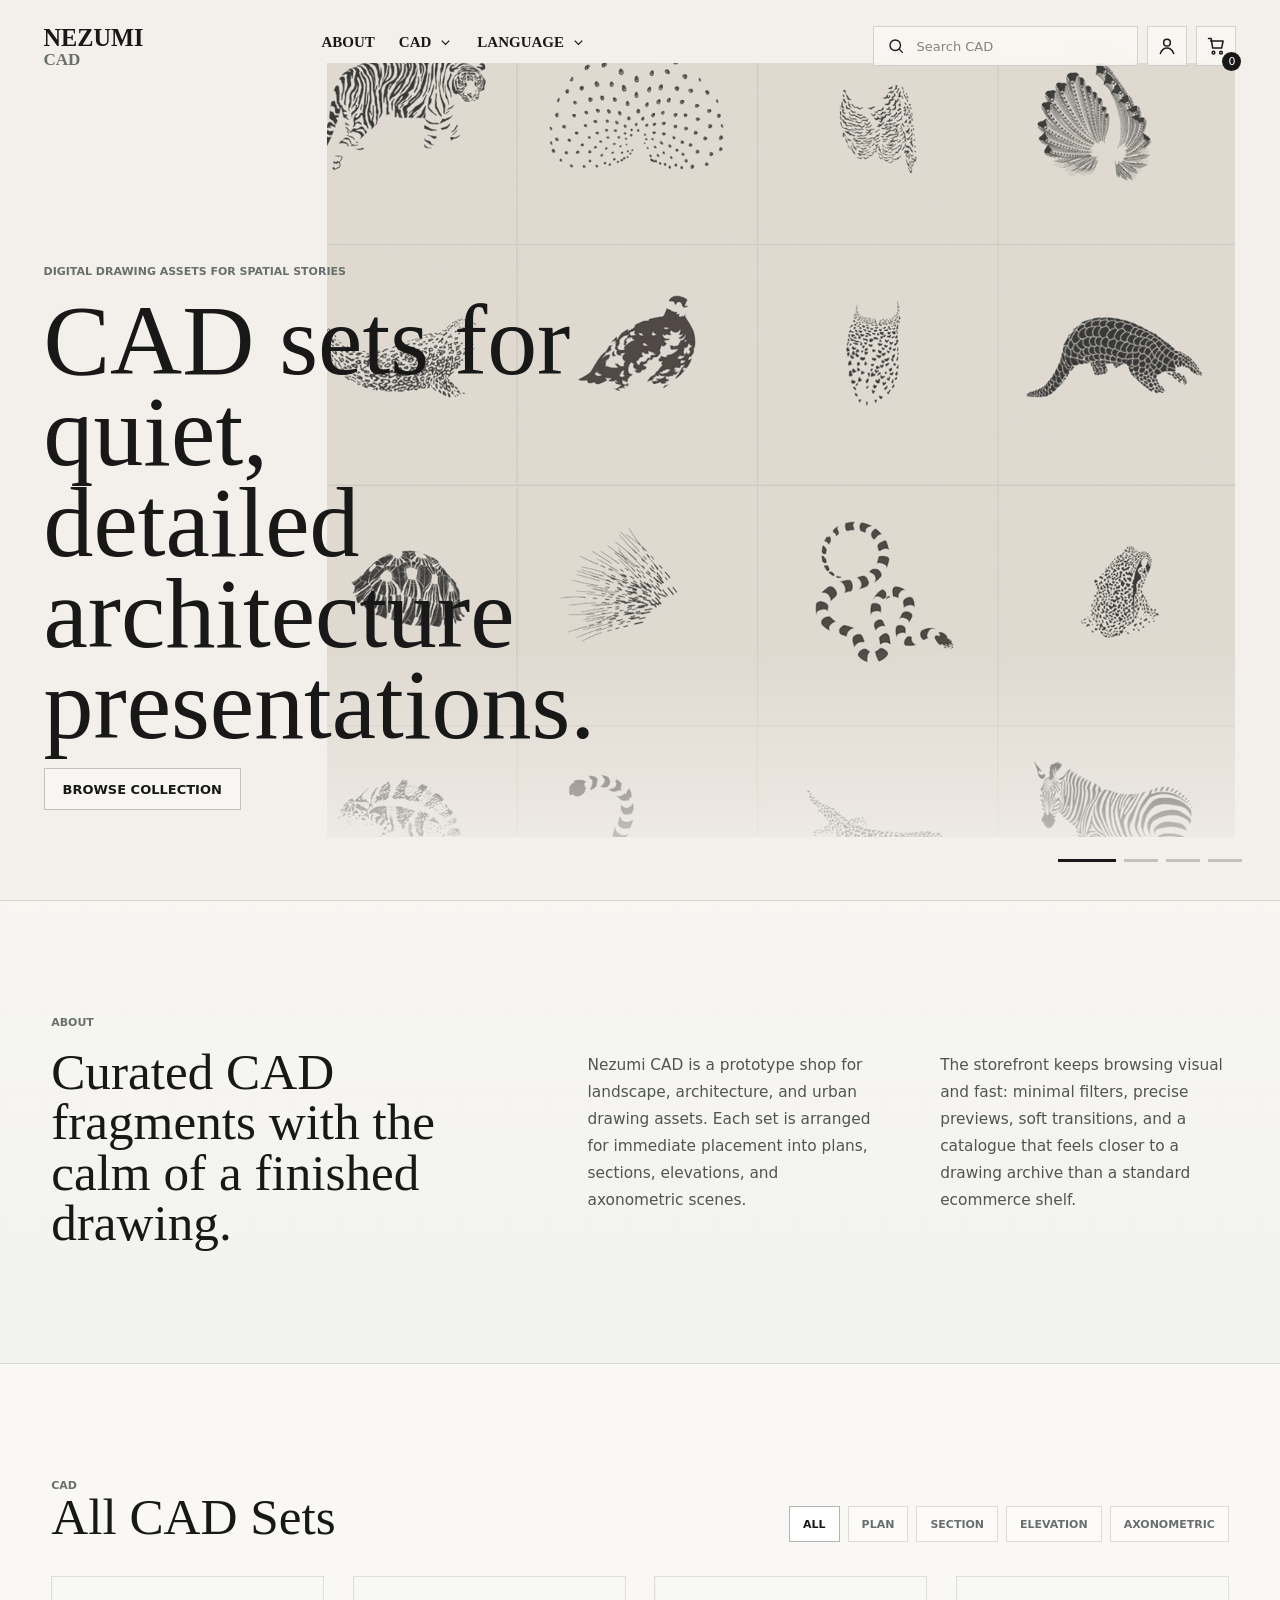
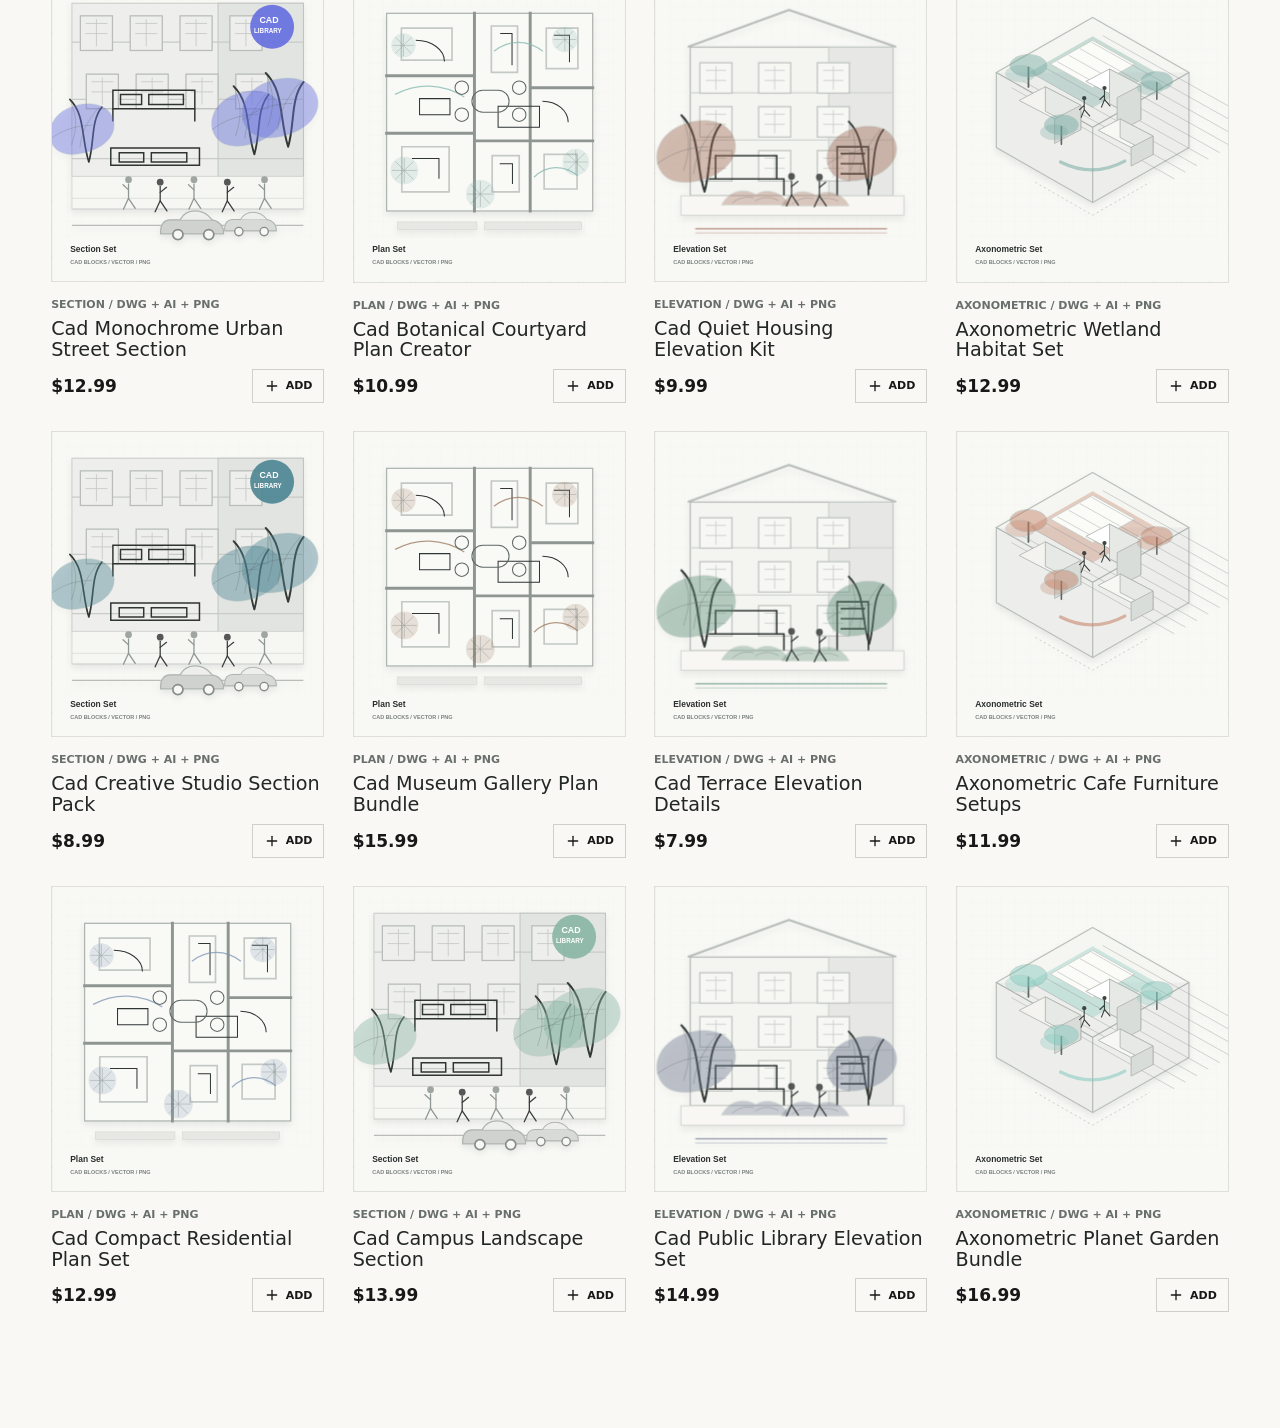
==== index.html @ 680d5a8c "Initial CAD storefront and admin demo" ====
<!doctype html>
<html lang="en">
  <head>
    <meta charset="utf-8" />
    <meta name="viewport" content="width=device-width, initial-scale=1" />
    <title>Nezumi Cad</title>
    <link rel="stylesheet" href="styles.css" />
  </head>
  <body>
    <header class="site-header" aria-label="Primary navigation">
      <a class="brand" href="#home" aria-label="Nezumi CAD home">
        <span>NEZUMI</span>
        <span>CAD</span>
      </a>

      <nav class="main-nav">
        <a href="#about" data-i18n="nav.about">About</a>
        <div class="nav-item">
          <button class="nav-toggle" type="button" aria-expanded="false" aria-controls="cad-menu" data-menu-toggle="cad-menu">
            <span data-i18n="nav.cad">Cad</span>
            <svg viewBox="0 0 24 24" aria-hidden="true">
              <path d="m6 9 6 6 6-6" />
            </svg>
          </button>
          <div class="nav-menu cad-menu" id="cad-menu" aria-label="CAD categories">
            <button type="button" data-category="plan" data-i18n="category.plan">Plan</button>
            <button type="button" data-category="section" data-i18n="category.section">Section</button>
            <button type="button" data-category="elevation" data-i18n="category.elevation">Elevation</button>
            <button type="button" data-category="axonometric" data-i18n="category.axonometric">Axonometric</button>
          </div>
        </div>
        <div class="nav-item">
          <button class="nav-toggle" type="button" aria-expanded="false" aria-controls="language-menu" data-menu-toggle="language-menu">
            <span data-i18n="nav.language">Language</span>
            <svg viewBox="0 0 24 24" aria-hidden="true">
              <path d="m6 9 6 6 6-6" />
            </svg>
          </button>
          <div class="nav-menu language-menu" id="language-menu" aria-label="Language selection">
            <button class="is-current" type="button" data-language="en">English</button>
            <button type="button" data-language="ja">Japanese</button>
          </div>
        </div>
      </nav>

      <div class="header-actions">
        <form class="search" role="search">
          <svg viewBox="0 0 24 24" aria-hidden="true">
            <circle cx="11" cy="11" r="7" />
            <path d="m16.5 16.5 4 4" />
          </svg>
          <input id="search-input" type="search" placeholder="Search CAD" aria-label="Search CAD products" data-i18n-placeholder="search.placeholder" />
        </form>
        <button class="icon-button" type="button" title="My page" aria-label="My page">
          <svg viewBox="0 0 24 24" aria-hidden="true">
            <circle cx="12" cy="8" r="4" />
            <path d="M4 21c1.8-4.4 5-6.5 8-6.5s6.2 2.1 8 6.5" />
          </svg>
        </button>
        <button class="icon-button cart-button" type="button" title="Cart" aria-label="Cart">
          <svg viewBox="0 0 24 24" aria-hidden="true">
            <path d="M5.5 6h15l-1.7 8.5H8L6.2 3H3" />
            <circle cx="9" cy="20" r="1.6" />
            <circle cx="18" cy="20" r="1.6" />
          </svg>
          <span id="cart-count">0</span>
        </button>
      </div>
    </header>

    <main id="home">
      <section class="hero" aria-label="Featured CAD drawings">
        <div class="hero-copy">
          <p class="eyebrow" data-i18n="hero.eyebrow">Digital drawing assets for spatial stories</p>
          <h1 data-i18n="hero.title">CAD sets for quiet, detailed architecture presentations.</h1>
          <a class="hero-link" href="#products" data-i18n="hero.cta">Browse collection</a>
        </div>

        <div class="hero-stage" aria-hidden="true">
          <img class="hero-slide is-active" src="assets/hero/hero-plan.png" alt="" />
          <img class="hero-slide" src="assets/hero/hero-lagoon.png" alt="" />
          <img class="hero-slide" src="assets/hero/hero-aviary.png" alt="" />
          <img class="hero-slide" src="assets/hero/hero-habitat.png" alt="" />
        </div>

        <div class="slide-index" aria-label="Hero slide progress">
          <button class="is-active" type="button" data-slide="0" aria-label="Show slide 1"></button>
          <button type="button" data-slide="1" aria-label="Show slide 2"></button>
          <button type="button" data-slide="2" aria-label="Show slide 3"></button>
          <button type="button" data-slide="3" aria-label="Show slide 4"></button>
        </div>
      </section>

      <section class="about reveal" id="about">
        <div class="section-kicker" data-i18n="about.kicker">About</div>
        <div class="about-grid">
          <h2 data-i18n="about.title">Curated CAD fragments with the calm of a finished drawing.</h2>
          <p>
            <span data-i18n="about.body1">Nezumi CAD is a prototype shop for landscape, architecture, and urban drawing assets. Each set is arranged for immediate placement into plans, sections, elevations, and axonometric scenes.</span>
          </p>
          <p>
            <span data-i18n="about.body2">The storefront keeps browsing visual and fast: minimal filters, precise previews, soft transitions, and a catalogue that feels closer to a drawing archive than a standard ecommerce shelf.</span>
          </p>
        </div>
      </section>

      <section class="collection reveal" id="products">
        <div class="collection-head">
          <div>
            <div class="section-kicker">CAD</div>
            <h2 id="collection-title">All CAD Sets</h2>
          </div>
          <div class="collection-tools" aria-label="Product filters">
            <button class="filter-button is-active" type="button" data-category="all" data-i18n="category.all">All</button>
            <button class="filter-button" type="button" data-category="plan" data-i18n="category.plan">Plan</button>
            <button class="filter-button" type="button" data-category="section" data-i18n="category.section">Section</button>
            <button class="filter-button" type="button" data-category="elevation" data-i18n="category.elevation">Elevation</button>
            <button class="filter-button" type="button" data-category="axonometric" data-i18n="category.axonometric">Axonometric</button>
          </div>
        </div>

        <div class="product-grid" id="product-grid" aria-live="polite"></div>
      </section>
    </main>

    <script src="app.js"></script>
  </body>
</html>
---- styles.css ----
:root {
  --paper: #f3f0eb;
  --paper-soft: #faf8f4;
  --ink: #171817;
  --muted: #686f6c;
  --line: rgba(23, 24, 23, 0.14);
  --mint: #b8d7cf;
  --sea: #83b8b0;
  --clay: #a06a55;
  --blue: #6475e8;
  --white: #ffffff;
  --shadow: 0 18px 55px rgba(28, 34, 31, 0.11);
  --header-height: 92px;
}

* {
  box-sizing: border-box;
}

html {
  scroll-behavior: smooth;
}

body {
  margin: 0;
  min-width: 320px;
  color: var(--ink);
  background:
    linear-gradient(rgba(23, 24, 23, 0.035) 1px, transparent 1px),
    linear-gradient(90deg, rgba(23, 24, 23, 0.025) 1px, transparent 1px),
    var(--paper);
  background-size: 42px 42px;
  font-family:
    Inter, ui-sans-serif, system-ui, -apple-system, BlinkMacSystemFont, "Segoe UI",
    sans-serif;
  overflow-x: hidden;
}

button,
input {
  font: inherit;
}

button {
  cursor: pointer;
}

a {
  color: inherit;
  text-decoration: none;
}

svg {
  display: block;
}

.site-header {
  position: fixed;
  z-index: 20;
  top: 0;
  left: 0;
  right: 0;
  display: grid;
  grid-template-columns: minmax(150px, 250px) minmax(130px, 1fr) auto;
  align-items: start;
  gap: 28px;
  min-height: var(--header-height);
  padding: 26px clamp(18px, 3.4vw, 58px);
  isolation: isolate;
  pointer-events: none;
}

.site-header::before {
  content: "";
  position: absolute;
  z-index: -1;
  inset: 0;
  border-bottom: 1px solid rgba(23, 24, 23, 0.1);
  background: rgba(243, 240, 235, 0.9);
  opacity: 0;
  backdrop-filter: blur(18px);
  transition: opacity 260ms ease;
}

.site-header.is-scrolled::before {
  opacity: 1;
}

.site-header > * {
  pointer-events: auto;
}

.brand {
  display: grid;
  gap: 3px;
  width: max-content;
  max-width: 100%;
  font-family: Georgia, "Times New Roman", serif;
  font-size: clamp(17px, 1.9vw, 31px);
  font-weight: 700;
  letter-spacing: 0;
  line-height: 0.96;
  text-transform: uppercase;
}

.brand span:last-child {
  font-size: 0.7em;
  color: var(--muted);
}

.main-nav {
  position: relative;
  display: flex;
  flex-wrap: wrap;
  align-items: flex-start;
  gap: 10px 24px;
  padding-top: 4px;
  font-family: Georgia, "Times New Roman", serif;
  font-size: 15px;
  font-weight: 700;
  text-transform: uppercase;
}

.main-nav a,
.nav-toggle,
.nav-menu button,
.filter-button {
  color: var(--ink);
  background: transparent;
  border: 0;
  letter-spacing: 0;
  text-transform: uppercase;
}

.main-nav a,
.nav-toggle {
  padding: 4px 0;
}

.nav-toggle {
  display: inline-flex;
  align-items: center;
  gap: 7px;
}

.nav-toggle svg {
  width: 15px;
  height: 15px;
  fill: none;
  stroke: currentColor;
  stroke-width: 2;
  transition: transform 280ms ease;
}

.nav-toggle[aria-expanded="true"] svg {
  transform: rotate(180deg);
}

.nav-item {
  position: relative;
  display: grid;
}

.nav-menu {
  position: absolute;
  z-index: 3;
  top: 32px;
  left: 0;
  display: grid;
  min-width: 180px;
  padding: 12px 14px;
  border: 1px solid rgba(23, 24, 23, 0.13);
  background: rgba(250, 248, 244, 0.9);
  box-shadow: 0 16px 38px rgba(28, 34, 31, 0.09);
  opacity: 0;
  visibility: hidden;
  transform: translateY(-8px);
  backdrop-filter: blur(16px);
  transition:
    opacity 280ms ease,
    transform 280ms ease,
    visibility 280ms ease;
}

.language-menu {
  min-width: 150px;
}

.nav-menu.is-open {
  opacity: 1;
  visibility: visible;
  transform: translateY(0);
}

.nav-menu button {
  width: max-content;
  padding: 7px 0;
  font-family: inherit;
  font-size: 13px;
  font-weight: 700;
  color: var(--muted);
}

.nav-menu button.is-current {
  color: var(--ink);
}

.main-nav a:hover,
.nav-toggle:hover,
.nav-menu button:hover {
  color: var(--clay);
}

.header-actions {
  display: flex;
  align-items: center;
  justify-content: flex-end;
  gap: 9px;
}

.search {
  display: grid;
  grid-template-columns: 18px minmax(120px, 210px);
  align-items: center;
  gap: 9px;
  height: 40px;
  padding: 0 13px;
  border: 1px solid rgba(23, 24, 23, 0.16);
  background: rgba(250, 248, 244, 0.78);
  backdrop-filter: blur(16px);
}

.search svg,
.icon-button svg {
  fill: none;
  stroke: currentColor;
  stroke-linecap: round;
  stroke-linejoin: round;
  stroke-width: 1.8;
}

.search svg {
  width: 18px;
  height: 18px;
}

.search input {
  width: 100%;
  min-width: 0;
  border: 0;
  outline: 0;
  background: transparent;
  color: var(--ink);
  font-size: 13px;
}

.search input::placeholder {
  color: rgba(23, 24, 23, 0.52);
}

.icon-button {
  position: relative;
  display: grid;
  place-items: center;
  width: 40px;
  height: 40px;
  border: 1px solid rgba(23, 24, 23, 0.16);
  color: var(--ink);
  background: rgba(250, 248, 244, 0.78);
  backdrop-filter: blur(16px);
  transition:
    transform 220ms ease,
    background-color 220ms ease,
    border-color 220ms ease;
}

.icon-button:hover {
  transform: translateY(-2px);
  border-color: rgba(23, 24, 23, 0.34);
  background: rgba(255, 255, 255, 0.95);
}

.icon-button svg {
  width: 20px;
  height: 20px;
}

.cart-button span {
  position: absolute;
  right: -6px;
  bottom: -6px;
  display: grid;
  place-items: center;
  min-width: 19px;
  height: 19px;
  padding: 0 5px;
  border-radius: 99px;
  color: var(--white);
  background: var(--ink);
  font-size: 11px;
}

.hero {
  position: relative;
  display: grid;
  min-height: 100vh;
  overflow: hidden;
  background: var(--paper);
}

.hero::after {
  content: "";
  position: absolute;
  inset: auto 0 0 0;
  height: 28vh;
  background: linear-gradient(transparent, rgba(243, 240, 235, 0.95));
  pointer-events: none;
}

.hero-copy {
  position: absolute;
  z-index: 3;
  left: clamp(18px, 3.4vw, 58px);
  bottom: clamp(36px, 7vw, 108px);
  display: grid;
  gap: 18px;
  width: min(540px, calc(100vw - 36px));
}

.eyebrow,
.section-kicker,
.product-meta,
.product-category {
  margin: 0;
  color: var(--muted);
  font-size: 11px;
  font-weight: 750;
  letter-spacing: 0;
  text-transform: uppercase;
}

.hero-copy h1 {
  margin: 0;
  max-width: 11.5ch;
  font-family: Georgia, "Times New Roman", serif;
  font-size: clamp(44px, 7.8vw, 112px);
  font-weight: 400;
  line-height: 0.91;
  letter-spacing: 0;
}

.hero-link {
  display: inline-flex;
  align-items: center;
  justify-content: center;
  width: max-content;
  min-height: 42px;
  padding: 0 18px;
  border: 1px solid rgba(23, 24, 23, 0.23);
  background: rgba(250, 248, 244, 0.72);
  color: var(--ink);
  font-size: 13px;
  font-weight: 700;
  text-transform: uppercase;
  backdrop-filter: blur(12px);
}

.hero-stage {
  position: absolute;
  inset: 0;
  display: grid;
  place-items: center end;
  padding: clamp(76px, 7vw, 118px) clamp(24px, 6vw, 96px) 70px clamp(160px, 19vw, 310px);
}

.hero-slide {
  position: absolute;
  width: min(78vw, 1320px);
  max-width: calc(100vw - clamp(26px, 8vw, 140px));
  max-height: 86vh;
  object-fit: contain;
  opacity: 0;
  filter: saturate(0.74) contrast(0.96) brightness(1.05);
  mix-blend-mode: multiply;
  transition:
    opacity 1350ms ease-in-out,
    filter 1350ms ease-in-out;
}

.hero-slide.is-active {
  opacity: 0.78;
  filter: saturate(0.86) contrast(0.98) brightness(1.03);
}

.slide-index {
  position: absolute;
  z-index: 5;
  right: clamp(18px, 3vw, 54px);
  bottom: clamp(18px, 3vw, 48px);
  display: flex;
  gap: 8px;
}

.slide-index button {
  width: 34px;
  height: 3px;
  padding: 0;
  border: 0;
  background: rgba(23, 24, 23, 0.22);
  transition:
    width 260ms ease,
    background-color 260ms ease;
}

.slide-index button.is-active {
  width: 58px;
  background: var(--ink);
}

.about,
.collection {
  padding: clamp(72px, 9vw, 128px) clamp(18px, 4vw, 70px);
}

.about {
  background: linear-gradient(180deg, rgba(250, 248, 244, 0.72), rgba(241, 243, 239, 0.9));
  border-top: 1px solid var(--line);
  border-bottom: 1px solid var(--line);
}

.about-grid {
  display: grid;
  grid-template-columns: minmax(280px, 0.9fr) minmax(240px, 0.55fr) minmax(240px, 0.55fr);
  gap: clamp(28px, 5vw, 76px);
  align-items: start;
  margin-top: 18px;
}

.about h2,
.collection h2 {
  margin: 0;
  font-family: Georgia, "Times New Roman", serif;
  font-size: clamp(34px, 4vw, 68px);
  font-weight: 400;
  line-height: 0.98;
  letter-spacing: 0;
}

.about p {
  margin: 5px 0 0;
  max-width: 44rem;
  color: #4f5552;
  font-size: clamp(15px, 1.2vw, 18px);
  line-height: 1.75;
}

.collection {
  background: var(--paper-soft);
}

.collection-head {
  display: grid;
  grid-template-columns: minmax(240px, 1fr) auto;
  align-items: end;
  gap: 24px;
  margin-bottom: 34px;
}

.collection-tools {
  display: flex;
  flex-wrap: wrap;
  justify-content: flex-end;
  gap: 8px;
}

.filter-button {
  min-height: 36px;
  padding: 0 13px;
  border: 1px solid var(--line);
  background: rgba(255, 255, 255, 0.5);
  color: var(--muted);
  font-size: 11px;
  font-weight: 800;
  transition:
    color 220ms ease,
    background-color 220ms ease,
    border-color 220ms ease;
}

.filter-button:hover,
.filter-button.is-active {
  color: var(--ink);
  border-color: rgba(23, 24, 23, 0.32);
  background: var(--white);
}

.product-grid {
  display: grid;
  grid-template-columns: repeat(4, minmax(0, 1fr));
  gap: clamp(18px, 2.2vw, 34px);
}

.product-card {
  position: relative;
  display: grid;
  gap: 16px;
  min-width: 0;
  opacity: 0;
  transform: translateY(26px);
  transition:
    opacity 620ms ease,
    transform 620ms cubic-bezier(0.22, 1, 0.36, 1);
}

.product-card.is-visible {
  opacity: 1;
  transform: translateY(0);
}

.preview {
  position: relative;
  aspect-ratio: 1 / 1.12;
  overflow: hidden;
  border: 1px solid rgba(23, 24, 23, 0.1);
  background:
    linear-gradient(rgba(23, 24, 23, 0.045) 1px, transparent 1px),
    linear-gradient(90deg, rgba(23, 24, 23, 0.035) 1px, transparent 1px),
    #f6f6f3;
  background-size: 28px 28px;
  box-shadow: 0 1px 0 rgba(255, 255, 255, 0.7) inset;
}

.preview svg {
  position: absolute;
  inset: 0;
  width: 100%;
  height: 100%;
  transition:
    opacity 520ms ease,
    transform 900ms cubic-bezier(0.18, 0.75, 0.18, 1),
    filter 520ms ease;
}

.preview .alt {
  opacity: 0;
  transform: scale(1.025);
  filter: saturate(0.92);
}

.product-card:hover .preview .main {
  opacity: 0;
  transform: scale(1.018);
}

.product-card:hover .preview .alt {
  opacity: 1;
  transform: scale(1);
  filter: saturate(1);
}

.quick-view {
  position: absolute;
  left: 12px;
  bottom: 12px;
  display: inline-flex;
  align-items: center;
  gap: 7px;
  min-height: 34px;
  padding: 0 11px;
  border: 1px solid rgba(23, 24, 23, 0.2);
  color: var(--ink);
  background: rgba(255, 255, 255, 0.82);
  font-size: 11px;
  font-weight: 800;
  text-transform: uppercase;
  opacity: 0;
  transform: translateY(8px);
  transition:
    opacity 240ms ease,
    transform 240ms ease;
  backdrop-filter: blur(10px);
}

.quick-view svg {
  width: 14px;
  height: 14px;
  fill: none;
  stroke: currentColor;
  stroke-linecap: round;
  stroke-linejoin: round;
  stroke-width: 2;
}

.product-card:hover .quick-view {
  opacity: 1;
  transform: translateY(0);
}

.product-info {
  display: grid;
  gap: 8px;
  min-width: 0;
}

.product-title {
  margin: 0;
  color: #222725;
  font-size: clamp(18px, 1.5vw, 25px);
  font-weight: 520;
  line-height: 1.08;
  letter-spacing: 0;
}

.product-row {
  display: flex;
  align-items: center;
  justify-content: space-between;
  gap: 12px;
  min-width: 0;
}

.price {
  color: var(--ink);
  font-size: 17px;
  font-weight: 760;
}

.add-button {
  display: inline-grid;
  grid-template-columns: 16px auto;
  align-items: center;
  gap: 6px;
  min-height: 34px;
  padding: 0 11px;
  border: 1px solid rgba(23, 24, 23, 0.18);
  color: var(--ink);
  background: transparent;
  font-size: 11px;
  font-weight: 800;
  text-transform: uppercase;
  transition:
    background-color 220ms ease,
    border-color 220ms ease;
}

.add-button:hover {
  border-color: rgba(23, 24, 23, 0.32);
  background: var(--white);
}

.add-button svg {
  width: 16px;
  height: 16px;
  fill: none;
  stroke: currentColor;
  stroke-linecap: round;
  stroke-linejoin: round;
  stroke-width: 2;
}

.no-results {
  grid-column: 1 / -1;
  padding: 80px 0;
  color: var(--muted);
  font-size: 18px;
  text-align: center;
}

.reveal {
  opacity: 0;
  transform: translateY(38px);
  transition:
    opacity 820ms ease,
    transform 820ms cubic-bezier(0.22, 1, 0.36, 1);
}

.reveal.is-visible {
  opacity: 1;
  transform: translateY(0);
}

@media (max-width: 1180px) {
  .site-header {
    grid-template-columns: minmax(130px, 210px) 1fr;
  }

  .nav-item {
    position: static;
  }

  .nav-menu {
    position: static;
    width: min(100%, 260px);
    max-height: 0;
    margin-top: 0;
    padding: 0 12px;
    overflow: hidden;
    border-color: transparent;
    box-shadow: none;
    transform: translateY(-4px);
  }

  .nav-menu.is-open {
    max-height: 180px;
    margin-top: 2px;
    padding: 8px 12px;
    border-color: rgba(23, 24, 23, 0.13);
    transform: translateY(0);
  }

  .header-actions {
    grid-column: 1 / -1;
    justify-content: flex-start;
  }

  .hero-stage {
    padding-left: clamp(80px, 14vw, 200px);
  }

  .hero-slide {
    width: min(86vw, 1120px);
  }

  .product-grid {
    grid-template-columns: repeat(3, minmax(0, 1fr));
  }
}

@media (max-width: 820px) {
  :root {
    --header-height: 138px;
  }

  .site-header {
    align-items: start;
    gap: 13px 20px;
    padding: 18px;
  }

  .main-nav {
    justify-content: flex-end;
    font-size: 13px;
  }

  .header-actions {
    width: 100%;
  }

  .search {
    flex: 1;
    grid-template-columns: 18px minmax(0, 1fr);
  }

  .hero-copy {
    bottom: 36px;
  }

  .hero-copy h1 {
    max-width: 10.5ch;
    font-size: clamp(40px, 13vw, 68px);
  }

  .hero-stage {
    place-items: center;
    padding: 120px 14px 170px;
  }

  .hero-slide {
    width: 105vw;
    max-width: none;
    max-height: 70vh;
  }

  .slide-index {
    bottom: 20px;
  }

  .about-grid,
  .collection-head {
    grid-template-columns: 1fr;
  }

  .collection-tools {
    justify-content: flex-start;
  }

  .product-grid {
    grid-template-columns: repeat(2, minmax(0, 1fr));
  }
}

@media (max-width: 560px) {
  .site-header {
    grid-template-columns: 1fr;
    background: linear-gradient(rgba(243, 240, 235, 0.9), rgba(243, 240, 235, 0.18));
  }

  .brand {
    font-size: 22px;
  }

  .main-nav {
    justify-content: flex-start;
    gap: 9px 18px;
  }

  .icon-button {
    width: 38px;
    height: 38px;
  }

  .product-grid {
    grid-template-columns: 1fr;
  }

  .product-title {
    font-size: 22px;
  }
}
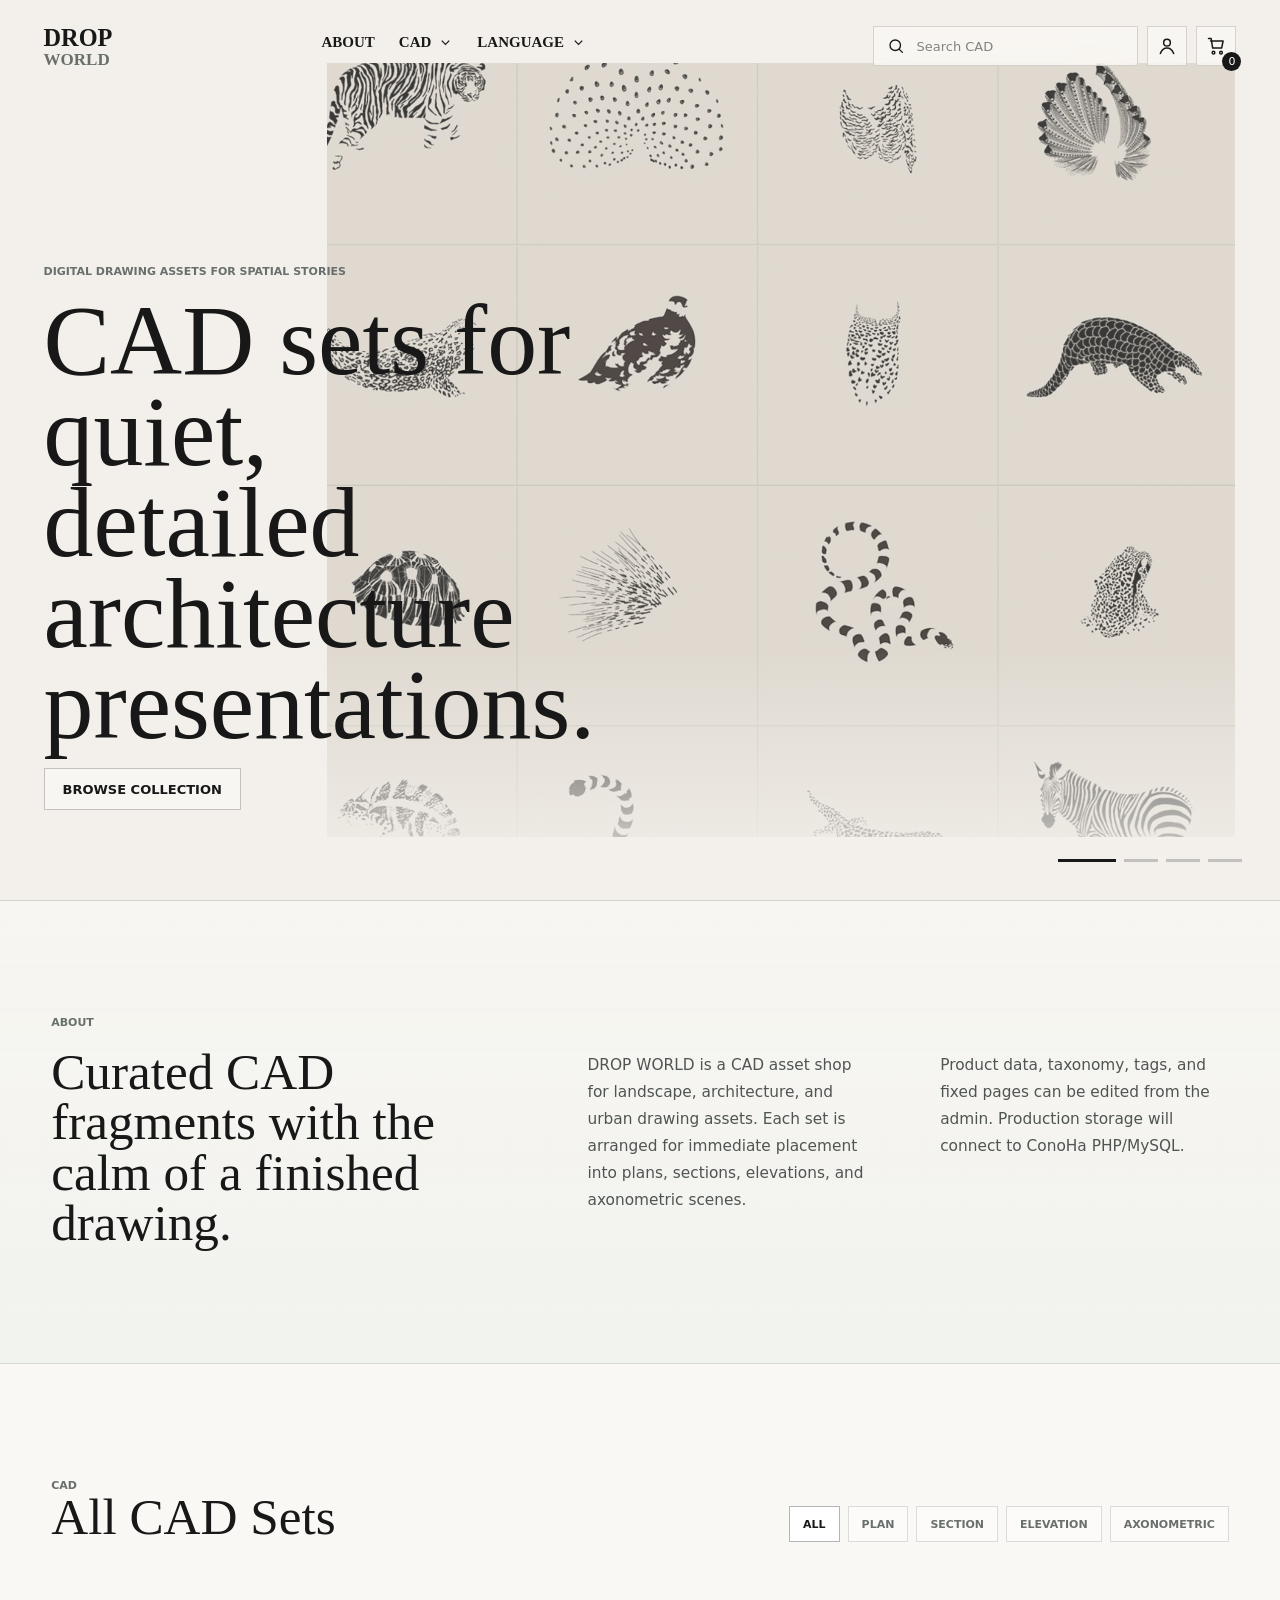
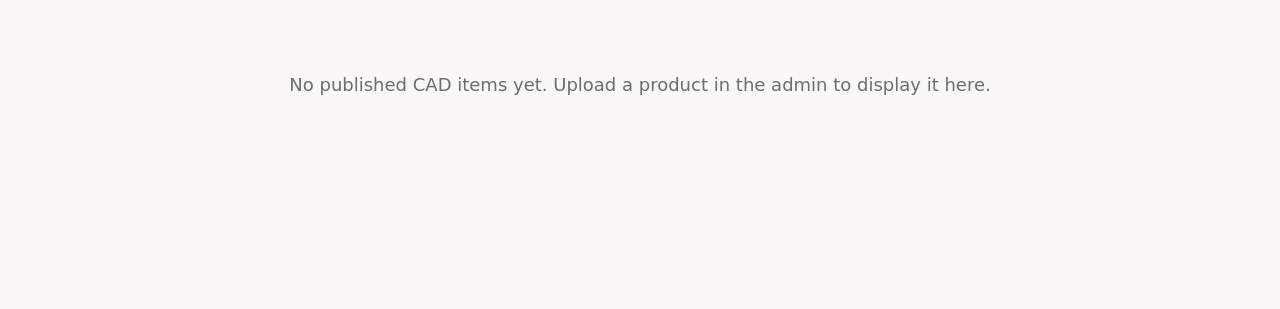
==== commit c773dfc5: "Build DROP WORLD admin upload flow" ====
--- a/index.html
+++ b/index.html
@@ -3,14 +3,14 @@
   <head>
     <meta charset="utf-8" />
     <meta name="viewport" content="width=device-width, initial-scale=1" />
-    <title>Nezumi Cad</title>
+    <title>DROP WORLD</title>
     <link rel="stylesheet" href="styles.css" />
   </head>
   <body>
     <header class="site-header" aria-label="Primary navigation">
-      <a class="brand" href="#home" aria-label="Nezumi CAD home">
-        <span>NEZUMI</span>
-        <span>CAD</span>
+      <a class="brand" href="#home" aria-label="DROP WORLD home">
+        <span>DROP</span>
+        <span>WORLD</span>
       </a>
 
       <nav class="main-nav">
@@ -23,10 +23,10 @@
             </svg>
           </button>
           <div class="nav-menu cad-menu" id="cad-menu" aria-label="CAD categories">
-            <button type="button" data-category="plan" data-i18n="category.plan">Plan</button>
-            <button type="button" data-category="section" data-i18n="category.section">Section</button>
-            <button type="button" data-category="elevation" data-i18n="category.elevation">Elevation</button>
-            <button type="button" data-category="axonometric" data-i18n="category.axonometric">Axonometric</button>
+            <button type="button" data-filter="genre:plan" data-i18n="category.plan">Plan</button>
+            <button type="button" data-filter="genre:section" data-i18n="category.section">Section</button>
+            <button type="button" data-filter="genre:elevation" data-i18n="category.elevation">Elevation</button>
+            <button type="button" data-filter="genre:axonometric" data-i18n="category.axonometric">Axonometric</button>
           </div>
         </div>
         <div class="nav-item">
@@ -96,7 +96,7 @@
         <div class="about-grid">
           <h2 data-i18n="about.title">Curated CAD fragments with the calm of a finished drawing.</h2>
           <p>
-            <span data-i18n="about.body1">Nezumi CAD is a prototype shop for landscape, architecture, and urban drawing assets. Each set is arranged for immediate placement into plans, sections, elevations, and axonometric scenes.</span>
+            <span data-i18n="about.body1">DROP WORLD is a CAD asset shop for landscape, architecture, and urban drawing assets. Each set is arranged for immediate placement into plans, sections, elevations, and axonometric scenes.</span>
           </p>
           <p>
             <span data-i18n="about.body2">The storefront keeps browsing visual and fast: minimal filters, precise previews, soft transitions, and a catalogue that feels closer to a drawing archive than a standard ecommerce shelf.</span>
@@ -111,11 +111,7 @@
             <h2 id="collection-title">All CAD Sets</h2>
           </div>
           <div class="collection-tools" aria-label="Product filters">
-            <button class="filter-button is-active" type="button" data-category="all" data-i18n="category.all">All</button>
-            <button class="filter-button" type="button" data-category="plan" data-i18n="category.plan">Plan</button>
-            <button class="filter-button" type="button" data-category="section" data-i18n="category.section">Section</button>
-            <button class="filter-button" type="button" data-category="elevation" data-i18n="category.elevation">Elevation</button>
-            <button class="filter-button" type="button" data-category="axonometric" data-i18n="category.axonometric">Axonometric</button>
+            <button class="filter-button is-active" type="button" data-filter="all" data-i18n="category.all">All</button>
           </div>
         </div>
 
--- a/styles.css
+++ b/styles.css
@@ -541,6 +541,18 @@
     filter 520ms ease;
 }
 
+.uploaded-preview {
+  position: absolute;
+  inset: 0;
+  width: 100%;
+  height: 100%;
+  object-fit: cover;
+  transition:
+    opacity 520ms ease,
+    transform 900ms cubic-bezier(0.18, 0.75, 0.18, 1),
+    filter 520ms ease;
+}
+
 .preview .alt {
   opacity: 0;
   transform: scale(1.025);
@@ -609,6 +621,15 @@
   font-weight: 520;
   line-height: 1.08;
   letter-spacing: 0;
+}
+
+.product-tags {
+  min-height: 16px;
+  margin: -2px 0 0;
+  color: var(--muted);
+  font-size: 11px;
+  font-weight: 750;
+  text-transform: uppercase;
 }
 
 .product-row {
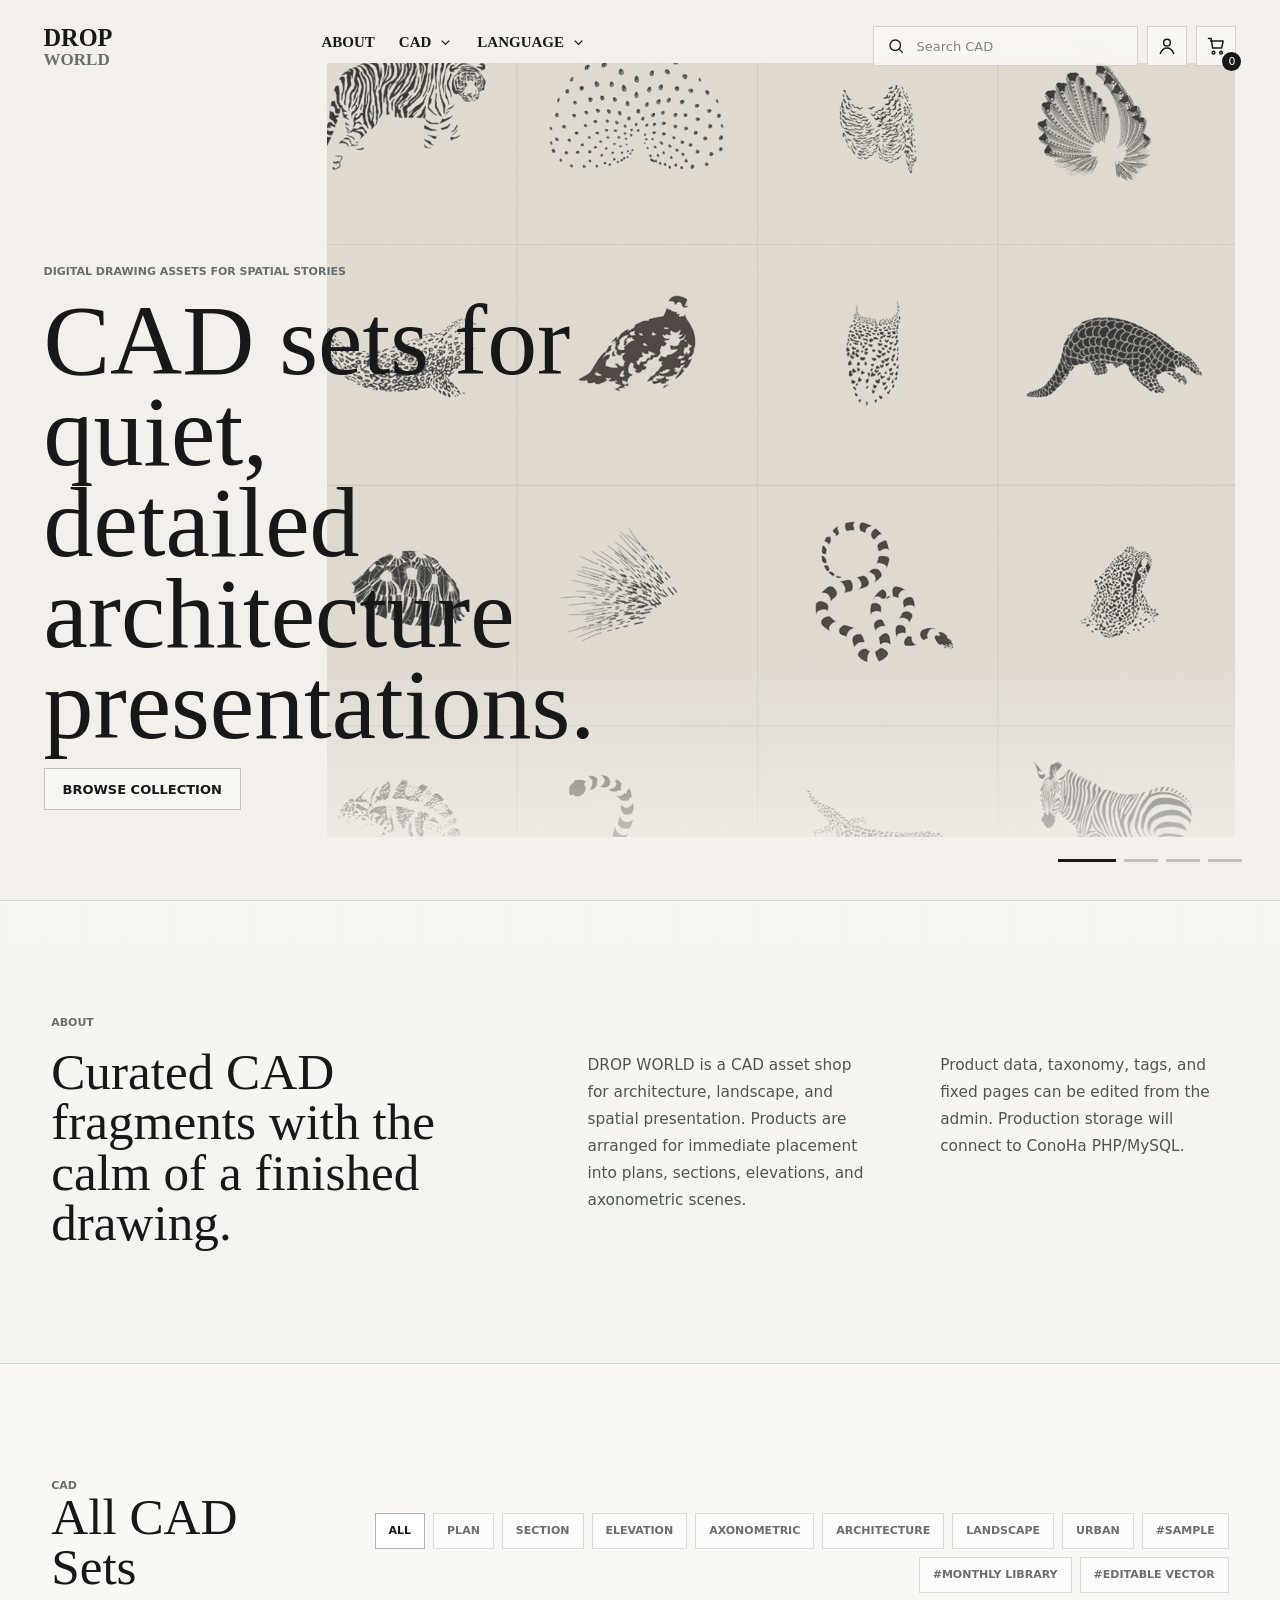
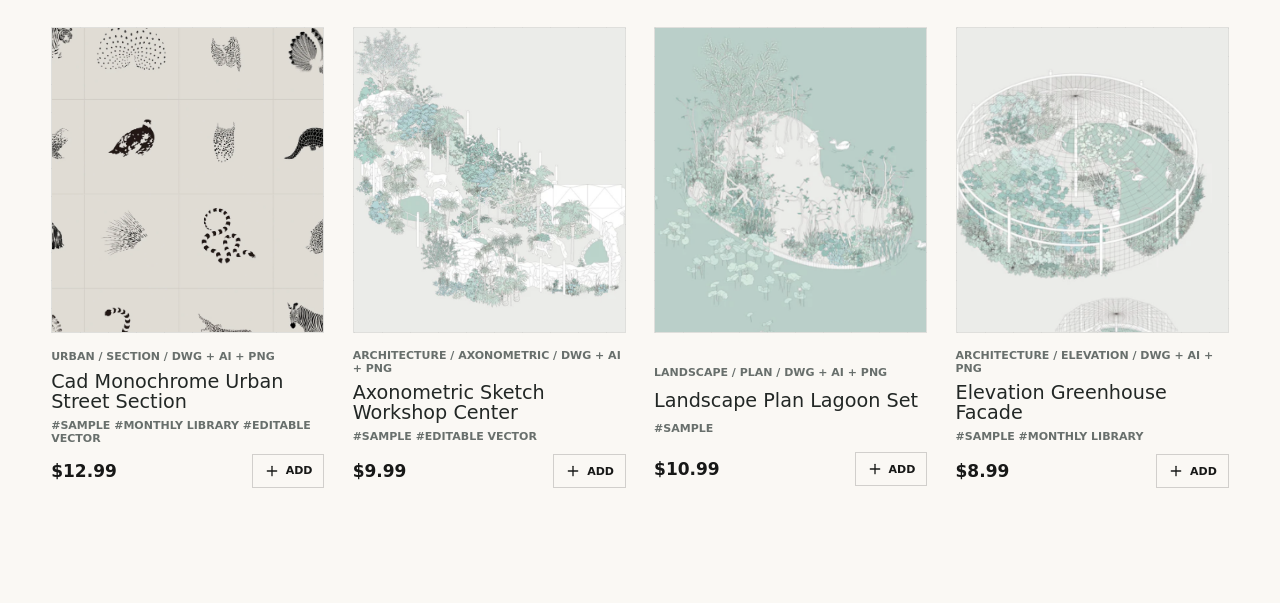
==== commit b9f3cab6: "Add R2-backed catalog database" ====
--- a/index.html
+++ b/index.html
@@ -4,7 +4,7 @@
     <meta charset="utf-8" />
     <meta name="viewport" content="width=device-width, initial-scale=1" />
     <title>DROP WORLD</title>
-    <link rel="stylesheet" href="styles.css" />
+    <link rel="stylesheet" href="styles.css?v=20260610-r2-db-1" />
   </head>
   <body>
     <header class="site-header" aria-label="Primary navigation">
@@ -119,6 +119,6 @@
       </section>
     </main>
 
-    <script src="app.js"></script>
+    <script src="app.js?v=20260610-r2-db-1"></script>
   </body>
 </html>
--- a/styles.css
+++ b/styles.css
@@ -530,6 +530,13 @@
   box-shadow: 0 1px 0 rgba(255, 255, 255, 0.7) inset;
 }
 
+.preview-link {
+  position: absolute;
+  inset: 0;
+  display: block;
+  color: inherit;
+}
+
 .preview svg {
   position: absolute;
   inset: 0;
@@ -559,6 +566,18 @@
   filter: saturate(0.92);
 }
 
+.watermark-overlay {
+  position: absolute;
+  inset: 0;
+  z-index: 3;
+  width: 100%;
+  height: 100%;
+  object-fit: cover;
+  opacity: 0.56;
+  mix-blend-mode: multiply;
+  pointer-events: none;
+}
+
 .product-card:hover .preview .main {
   opacity: 0;
   transform: scale(1.018);
@@ -572,6 +591,7 @@
 
 .quick-view {
   position: absolute;
+  z-index: 4;
   left: 12px;
   bottom: 12px;
   display: inline-flex;
@@ -623,6 +643,10 @@
   letter-spacing: 0;
 }
 
+.product-title a:hover {
+  color: var(--clay);
+}
+
 .product-tags {
   min-height: 16px;
   margin: -2px 0 0;
@@ -698,6 +722,241 @@
 .reveal.is-visible {
   opacity: 1;
   transform: translateY(0);
+}
+
+.detail-header::before {
+  opacity: 1;
+}
+
+.product-page {
+  min-height: 100vh;
+  padding: calc(var(--header-height) + 42px) clamp(18px, 4vw, 70px) 84px;
+  background: var(--paper-soft);
+}
+
+.product-detail {
+  display: grid;
+  grid-template-columns: minmax(320px, 1.05fr) minmax(300px, 0.72fr);
+  gap: clamp(32px, 6vw, 104px);
+  align-items: start;
+}
+
+.detail-gallery {
+  display: grid;
+  gap: 14px;
+}
+
+.detail-main-image,
+.related-image {
+  position: relative;
+  overflow: hidden;
+  border: 1px solid rgba(23, 24, 23, 0.12);
+  background:
+    linear-gradient(rgba(23, 24, 23, 0.045) 1px, transparent 1px),
+    linear-gradient(90deg, rgba(23, 24, 23, 0.035) 1px, transparent 1px),
+    #f6f6f3;
+  background-size: 30px 30px;
+}
+
+.detail-main-image {
+  aspect-ratio: 1 / 1;
+}
+
+.detail-main-image img,
+.detail-main-image svg,
+.related-image img,
+.related-image svg,
+.detail-thumbs img,
+.detail-thumbs svg {
+  width: 100%;
+  height: 100%;
+  object-fit: cover;
+}
+
+.detail-main-image svg,
+.related-image svg,
+.detail-thumbs svg {
+  display: block;
+}
+
+.detail-thumbs {
+  display: flex;
+  gap: 10px;
+}
+
+.detail-thumbs button {
+  width: 96px;
+  aspect-ratio: 1 / 0.68;
+  padding: 0;
+  overflow: hidden;
+  border: 1px solid rgba(23, 24, 23, 0.15);
+  background: var(--white);
+  opacity: 0.62;
+  transition:
+    opacity 220ms ease,
+    border-color 220ms ease;
+}
+
+.detail-thumbs button.is-active,
+.detail-thumbs button:hover {
+  opacity: 1;
+  border-color: rgba(23, 24, 23, 0.42);
+}
+
+.detail-copy {
+  display: grid;
+  gap: 18px;
+  padding-top: 4px;
+}
+
+.detail-copy h1,
+.product-missing h1,
+.related-section h2 {
+  margin: 0;
+  color: #242927;
+  font-size: clamp(38px, 4.5vw, 72px);
+  font-weight: 760;
+  line-height: 1.03;
+  letter-spacing: 0;
+}
+
+.detail-price {
+  margin: 0;
+  font-size: 25px;
+  font-weight: 760;
+}
+
+.rating {
+  font-size: 29px;
+  letter-spacing: 0;
+}
+
+.detail-description,
+.product-missing p {
+  margin: 0;
+  color: #3f4643;
+  font-size: clamp(16px, 1.3vw, 20px);
+  line-height: 1.68;
+}
+
+.detail-specs {
+  display: grid;
+  gap: 10px;
+  margin: 0;
+  padding: 18px 0;
+  border-top: 1px solid var(--line);
+  border-bottom: 1px solid var(--line);
+}
+
+.detail-specs div {
+  display: grid;
+  grid-template-columns: 132px minmax(0, 1fr);
+  gap: 18px;
+}
+
+.detail-specs dt {
+  color: var(--muted);
+  font-size: 12px;
+  font-weight: 850;
+  text-transform: uppercase;
+}
+
+.detail-specs dd {
+  margin: 0;
+  color: var(--ink);
+  font-size: 15px;
+  line-height: 1.5;
+}
+
+.detail-actions,
+.share-row {
+  display: flex;
+  flex-wrap: wrap;
+  gap: 10px;
+}
+
+.primary-store-button,
+.secondary-store-button,
+.share-row button {
+  display: inline-flex;
+  align-items: center;
+  justify-content: center;
+  min-height: 46px;
+  padding: 0 18px;
+  border: 1px solid rgba(23, 24, 23, 0.16);
+  color: var(--ink);
+  background: rgba(255, 255, 255, 0.62);
+  font-size: 13px;
+  font-weight: 820;
+  text-transform: uppercase;
+}
+
+.primary-store-button {
+  color: var(--white);
+  background: var(--ink);
+}
+
+.secondary-store-button:hover,
+.share-row button:hover {
+  background: var(--white);
+  border-color: rgba(23, 24, 23, 0.34);
+}
+
+.primary-store-button:hover {
+  background: #303633;
+}
+
+.share-row button {
+  min-height: 38px;
+  padding: 0 14px;
+}
+
+.related-section {
+  margin-top: clamp(72px, 9vw, 132px);
+}
+
+.related-section h2 {
+  margin-bottom: 42px;
+  text-align: center;
+}
+
+.related-grid {
+  display: grid;
+  grid-template-columns: repeat(4, minmax(0, 1fr));
+  gap: clamp(16px, 2vw, 28px);
+}
+
+.related-card {
+  display: grid;
+  gap: 13px;
+  text-align: center;
+}
+
+.related-image {
+  display: block;
+  aspect-ratio: 1 / 0.76;
+}
+
+.related-card strong {
+  color: #303633;
+  font-size: clamp(18px, 1.4vw, 24px);
+  font-weight: 540;
+  line-height: 1.2;
+}
+
+.related-card span:last-child {
+  color: var(--ink);
+  font-size: 15px;
+  font-weight: 700;
+}
+
+.product-missing {
+  grid-column: 1 / -1;
+  display: grid;
+  justify-items: start;
+  gap: 18px;
+  min-height: 42vh;
+  align-content: center;
 }
 
 @media (max-width: 1180px) {
@@ -745,6 +1004,14 @@
   .product-grid {
     grid-template-columns: repeat(3, minmax(0, 1fr));
   }
+
+  .product-detail {
+    grid-template-columns: 1fr;
+  }
+
+  .related-grid {
+    grid-template-columns: repeat(2, minmax(0, 1fr));
+  }
 }
 
 @media (max-width: 820px) {
@@ -808,6 +1075,21 @@
   .product-grid {
     grid-template-columns: repeat(2, minmax(0, 1fr));
   }
+
+  .product-page {
+    padding-top: calc(var(--header-height) + 28px);
+  }
+
+  .detail-copy h1,
+  .product-missing h1,
+  .related-section h2 {
+    font-size: clamp(34px, 11vw, 54px);
+  }
+
+  .detail-specs div {
+    grid-template-columns: 1fr;
+    gap: 3px;
+  }
 }
 
 @media (max-width: 560px) {
@@ -834,6 +1116,19 @@
     grid-template-columns: 1fr;
   }
 
+  .related-grid {
+    grid-template-columns: 1fr;
+  }
+
+  .detail-thumbs button {
+    width: 78px;
+  }
+
+  .primary-store-button,
+  .secondary-store-button {
+    width: 100%;
+  }
+
   .product-title {
     font-size: 22px;
   }
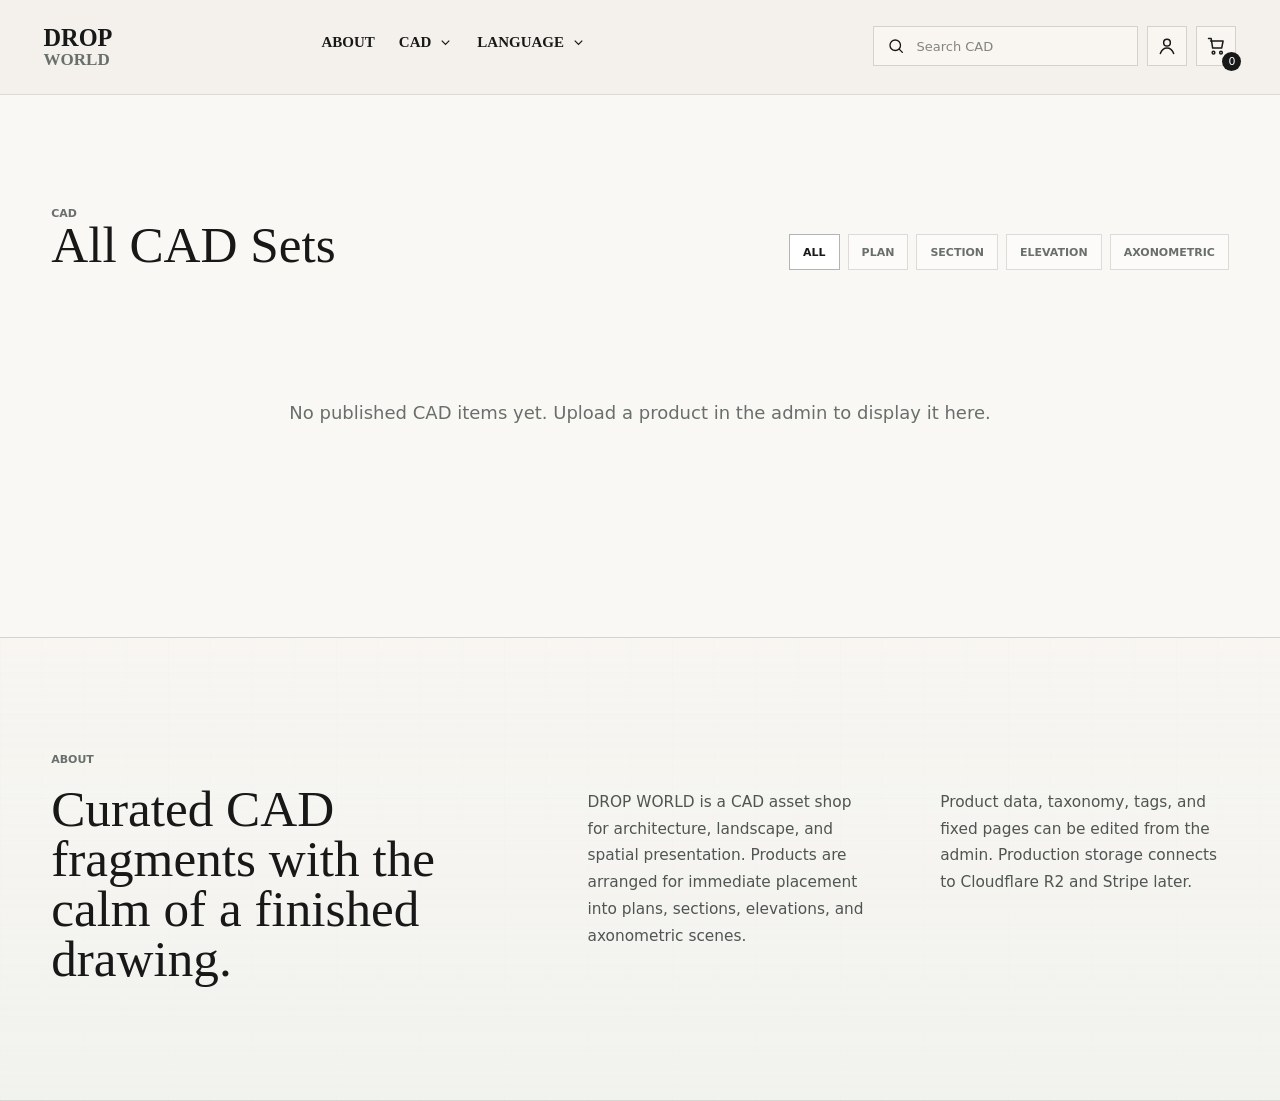
==== commit 4c7c7d60: "Remove slideshow and demo catalog items" ====
--- a/index.html
+++ b/index.html
@@ -4,11 +4,11 @@
     <meta charset="utf-8" />
     <meta name="viewport" content="width=device-width, initial-scale=1" />
     <title>DROP WORLD</title>
-    <link rel="stylesheet" href="styles.css?v=20260610-r2-db-1" />
+    <link rel="stylesheet" href="styles.css?v=20260611-no-demo-products" />
   </head>
-  <body>
+  <body class="no-hero">
     <header class="site-header" aria-label="Primary navigation">
-      <a class="brand" href="#home" aria-label="DROP WORLD home">
+      <a class="brand" href="#products" aria-label="DROP WORLD home">
         <span>DROP</span>
         <span>WORLD</span>
       </a>
@@ -69,26 +69,18 @@
     </header>
 
     <main id="home">
-      <section class="hero" aria-label="Featured CAD drawings">
-        <div class="hero-copy">
-          <p class="eyebrow" data-i18n="hero.eyebrow">Digital drawing assets for spatial stories</p>
-          <h1 data-i18n="hero.title">CAD sets for quiet, detailed architecture presentations.</h1>
-          <a class="hero-link" href="#products" data-i18n="hero.cta">Browse collection</a>
+      <section class="collection reveal" id="products">
+        <div class="collection-head">
+          <div>
+            <div class="section-kicker">CAD</div>
+            <h2 id="collection-title">All CAD Sets</h2>
+          </div>
+          <div class="collection-tools" aria-label="Product filters">
+            <button class="filter-button is-active" type="button" data-filter="all" data-i18n="category.all">All</button>
+          </div>
         </div>
 
-        <div class="hero-stage" aria-hidden="true">
-          <img class="hero-slide is-active" src="assets/hero/hero-plan.png" alt="" />
-          <img class="hero-slide" src="assets/hero/hero-lagoon.png" alt="" />
-          <img class="hero-slide" src="assets/hero/hero-aviary.png" alt="" />
-          <img class="hero-slide" src="assets/hero/hero-habitat.png" alt="" />
-        </div>
-
-        <div class="slide-index" aria-label="Hero slide progress">
-          <button class="is-active" type="button" data-slide="0" aria-label="Show slide 1"></button>
-          <button type="button" data-slide="1" aria-label="Show slide 2"></button>
-          <button type="button" data-slide="2" aria-label="Show slide 3"></button>
-          <button type="button" data-slide="3" aria-label="Show slide 4"></button>
-        </div>
+        <div class="product-grid" id="product-grid" aria-live="polite"></div>
       </section>
 
       <section class="about reveal" id="about">
@@ -103,22 +95,8 @@
           </p>
         </div>
       </section>
-
-      <section class="collection reveal" id="products">
-        <div class="collection-head">
-          <div>
-            <div class="section-kicker">CAD</div>
-            <h2 id="collection-title">All CAD Sets</h2>
-          </div>
-          <div class="collection-tools" aria-label="Product filters">
-            <button class="filter-button is-active" type="button" data-filter="all" data-i18n="category.all">All</button>
-          </div>
-        </div>
-
-        <div class="product-grid" id="product-grid" aria-live="polite"></div>
-      </section>
     </main>
 
-    <script src="app.js?v=20260610-r2-db-1"></script>
+    <script src="app.js?v=20260611-no-demo-products"></script>
   </body>
 </html>
--- a/styles.css
+++ b/styles.css
@@ -86,6 +86,10 @@
   opacity: 1;
 }
 
+.no-hero .site-header::before {
+  opacity: 1;
+}
+
 .site-header > * {
   pointer-events: auto;
 }
@@ -300,33 +304,6 @@
   font-size: 11px;
 }
 
-.hero {
-  position: relative;
-  display: grid;
-  min-height: 100vh;
-  overflow: hidden;
-  background: var(--paper);
-}
-
-.hero::after {
-  content: "";
-  position: absolute;
-  inset: auto 0 0 0;
-  height: 28vh;
-  background: linear-gradient(transparent, rgba(243, 240, 235, 0.95));
-  pointer-events: none;
-}
-
-.hero-copy {
-  position: absolute;
-  z-index: 3;
-  left: clamp(18px, 3.4vw, 58px);
-  bottom: clamp(36px, 7vw, 108px);
-  display: grid;
-  gap: 18px;
-  width: min(540px, calc(100vw - 36px));
-}
-
 .eyebrow,
 .section-kicker,
 .product-meta,
@@ -339,16 +316,6 @@
   text-transform: uppercase;
 }
 
-.hero-copy h1 {
-  margin: 0;
-  max-width: 11.5ch;
-  font-family: Georgia, "Times New Roman", serif;
-  font-size: clamp(44px, 7.8vw, 112px);
-  font-weight: 400;
-  line-height: 0.91;
-  letter-spacing: 0;
-}
-
 .hero-link {
   display: inline-flex;
   align-items: center;
@@ -365,58 +332,6 @@
   backdrop-filter: blur(12px);
 }
 
-.hero-stage {
-  position: absolute;
-  inset: 0;
-  display: grid;
-  place-items: center end;
-  padding: clamp(76px, 7vw, 118px) clamp(24px, 6vw, 96px) 70px clamp(160px, 19vw, 310px);
-}
-
-.hero-slide {
-  position: absolute;
-  width: min(78vw, 1320px);
-  max-width: calc(100vw - clamp(26px, 8vw, 140px));
-  max-height: 86vh;
-  object-fit: contain;
-  opacity: 0;
-  filter: saturate(0.74) contrast(0.96) brightness(1.05);
-  mix-blend-mode: multiply;
-  transition:
-    opacity 1350ms ease-in-out,
-    filter 1350ms ease-in-out;
-}
-
-.hero-slide.is-active {
-  opacity: 0.78;
-  filter: saturate(0.86) contrast(0.98) brightness(1.03);
-}
-
-.slide-index {
-  position: absolute;
-  z-index: 5;
-  right: clamp(18px, 3vw, 54px);
-  bottom: clamp(18px, 3vw, 48px);
-  display: flex;
-  gap: 8px;
-}
-
-.slide-index button {
-  width: 34px;
-  height: 3px;
-  padding: 0;
-  border: 0;
-  background: rgba(23, 24, 23, 0.22);
-  transition:
-    width 260ms ease,
-    background-color 260ms ease;
-}
-
-.slide-index button.is-active {
-  width: 58px;
-  background: var(--ink);
-}
-
 .about,
 .collection {
   padding: clamp(72px, 9vw, 128px) clamp(18px, 4vw, 70px);
@@ -456,6 +371,10 @@
 
 .collection {
   background: var(--paper-soft);
+}
+
+.no-hero .collection {
+  padding-top: calc(var(--header-height) + clamp(72px, 9vw, 128px));
 }
 
 .collection-head {
@@ -906,6 +825,20 @@
   background: #303633;
 }
 
+.primary-store-button:disabled,
+.secondary-store-button:disabled {
+  cursor: not-allowed;
+  opacity: 0.46;
+}
+
+.purchase-status {
+  min-height: 22px;
+  margin: -6px 0 0;
+  color: var(--muted);
+  font-size: 13px;
+  line-height: 1.5;
+}
+
 .share-row button {
   min-height: 38px;
   padding: 0 14px;
@@ -993,14 +926,6 @@
     justify-content: flex-start;
   }
 
-  .hero-stage {
-    padding-left: clamp(80px, 14vw, 200px);
-  }
-
-  .hero-slide {
-    width: min(86vw, 1120px);
-  }
-
   .product-grid {
     grid-template-columns: repeat(3, minmax(0, 1fr));
   }
@@ -1039,30 +964,6 @@
     grid-template-columns: 18px minmax(0, 1fr);
   }
 
-  .hero-copy {
-    bottom: 36px;
-  }
-
-  .hero-copy h1 {
-    max-width: 10.5ch;
-    font-size: clamp(40px, 13vw, 68px);
-  }
-
-  .hero-stage {
-    place-items: center;
-    padding: 120px 14px 170px;
-  }
-
-  .hero-slide {
-    width: 105vw;
-    max-width: none;
-    max-height: 70vh;
-  }
-
-  .slide-index {
-    bottom: 20px;
-  }
-
   .about-grid,
   .collection-head {
     grid-template-columns: 1fr;
